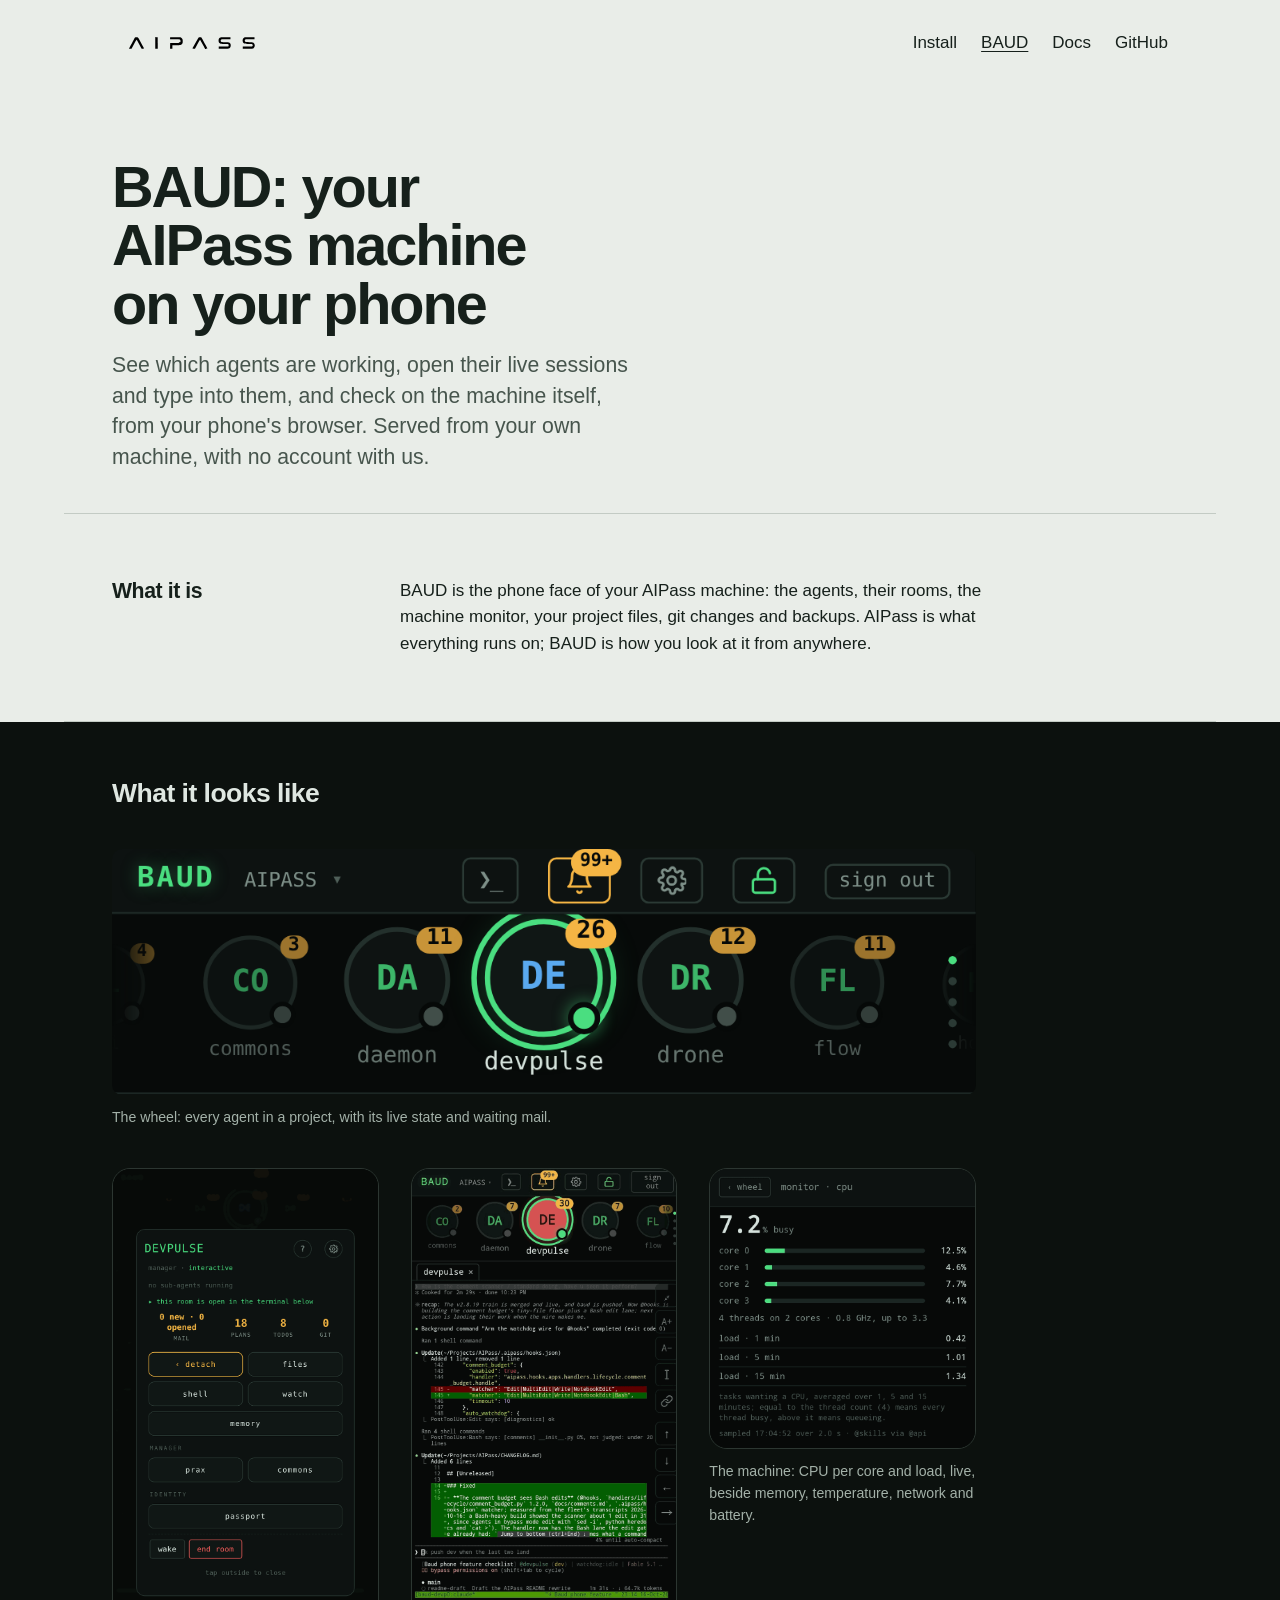
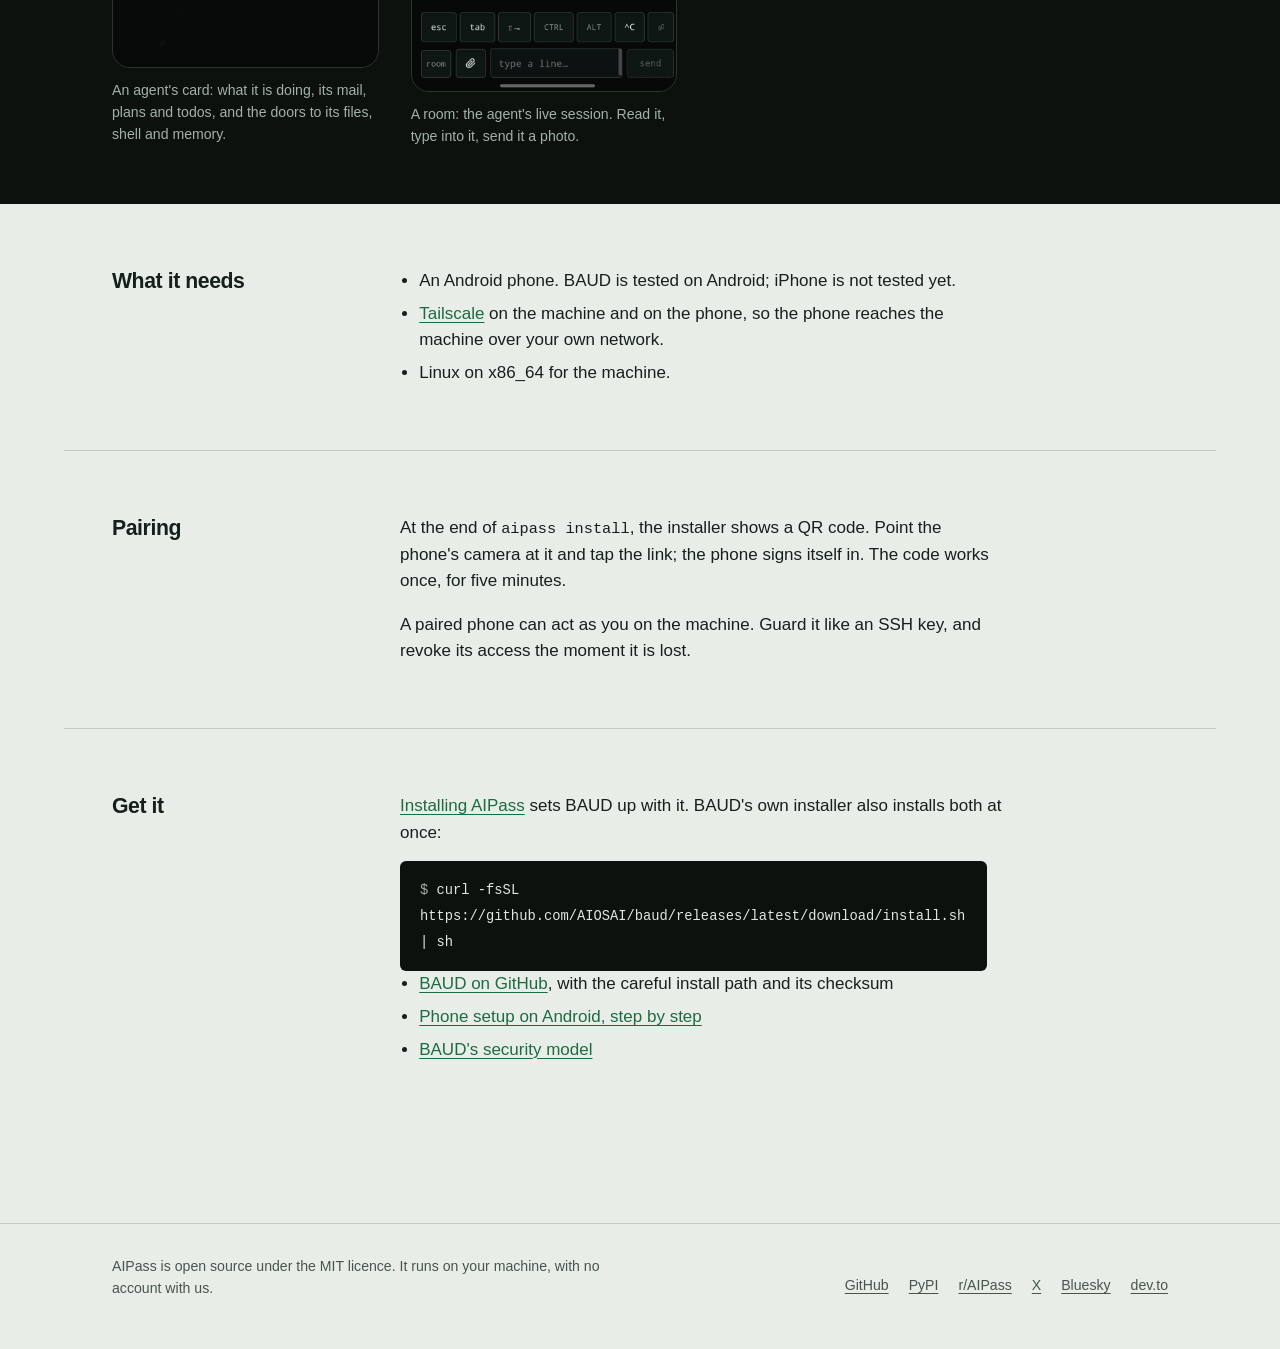
==== baud.html @ 5b198b71 "site: the platform, not the CLI; four pages, paper and screen (DPLAN-0419 round 1) The page stops ex" ====
<!DOCTYPE html>
<html lang="en">

<head>
  <meta charset="utf-8" />
  <meta name="viewport" content="width=device-width, initial-scale=1" />
  <title>BAUD: your AIPass machine on your phone</title>
  <meta name="description" content="BAUD is the phone face of your AIPass machine: see which agents are working, open their live sessions, and check the machine, served from your own machine." />

  <meta property="og:type" content="website" />
  <meta property="og:site_name" content="AIPass" />
  <meta property="og:locale" content="en_US" />
  <meta property="og:title" content="BAUD: your AIPass machine on your phone" />
  <meta property="og:description" content="See which agents are working, open their live sessions, and check the machine, from your phone. Served from your own machine." />
  <meta property="og:url" content="https://aipass.ai/baud.html" />
  <meta property="og:image" content="https://aipass.ai/images/baud/baud-wheel.png" />
  <meta property="og:image:alt" content="BAUD's wheel: a project's agents in a row, each with its live state" />
  <meta name="twitter:card" content="summary_large_image" />
  <meta name="twitter:title" content="BAUD: your AIPass machine on your phone" />
  <meta name="twitter:description" content="See which agents are working, open their live sessions, and check the machine, from your phone. Served from your own machine." />
  <meta name="twitter:image" content="https://aipass.ai/images/baud/baud-wheel.png" />

  <link rel="icon" href="images/favicon/favicon.ico" sizes="32x32" />
  <link rel="icon" href="images/favicon/icon.svg" type="image/svg+xml" />
  <link rel="apple-touch-icon" href="images/favicon/apple-touch-icon.png" />
  <link rel="preload" href="fonts/InterVariable.woff2" as="font" type="font/woff2" crossorigin />
  <link rel="stylesheet" href="css/index.css" />
</head>

<body>
  <a class="skip-link" href="#main">Skip to content</a>
  <header class="site-header">
    <div class="wrap">
      <a class="brand" href="index.html"><img src="images/aipass-wordmark.svg" width="155" height="24" alt="AIPass home" /></a>
      <nav class="site-nav" aria-label="Main">
        <ul>
          <li><a href="install.html">Install</a></li>
          <li><a href="baud.html" aria-current="page">BAUD</a></li>
          <li><a href="docs.html">Docs</a></li>
          <li><a href="https://github.com/AIOSAI/AIPass">GitHub</a></li>
        </ul>
      </nav>
    </div>
  </header>

  <main id="main">
    <section class="page-head">
      <div class="wrap">
        <h1>BAUD: your AIPass machine on your phone</h1>
        <p class="lede">See which agents are working, open their live sessions and type into them, and check on the machine itself, from your phone's browser. Served from your own machine, with no account with us.</p>
      </div>
    </section>

    <section class="band" aria-labelledby="what">
      <div class="wrap">
        <h2 id="what">What it is</h2>
        <p>BAUD is the phone face of your AIPass machine: the agents, their rooms, the machine monitor, your project files, git changes and backups. AIPass is what everything runs on; BAUD is how you look at it from anywhere.</p>
      </div>
    </section>

    <section class="gallery screen" aria-labelledby="look">
      <div class="wrap">
        <h2 id="look">What it looks like</h2>
        <figure class="shots-wide">
          <img src="images/baud/baud-wheel.png" width="1082" height="308" alt="The wheel: a project's agents in a row, the selected one ringed in green, each with a count of waiting mail." />
          <figcaption>The wheel: every agent in a project, with its live state and waiting mail.</figcaption>
        </figure>
        <div class="shots">
          <figure>
            <img src="images/baud/baud-agent.png" width="760" height="1429" loading="lazy" alt="An agent's card: its role and status, counts of mail, plans and todos, and buttons for files, shell, watch and memory." />
            <figcaption>An agent's card: what it is doing, its mail, plans and todos, and the doors to its files, shell and memory.</figcaption>
          </figure>
          <figure>
            <img src="images/baud/baud-room.png" width="760" height="1499" loading="lazy" alt="A room: an agent's live terminal session on the phone, with a key row and a line to type into at the bottom." />
            <figcaption>A room: the agent's live session. Read it, type into it, send it a photo.</figcaption>
          </figure>
          <figure>
            <img src="images/baud/baud-monitor.png" width="760" height="800" loading="lazy" alt="The machine monitor: overall CPU use, a bar per core, and load averages over one, five and fifteen minutes." />
            <figcaption>The machine: CPU per core and load, live, beside memory, temperature, network and battery.</figcaption>
          </figure>
        </div>
      </div>
    </section>

    <section class="band" aria-labelledby="needs">
      <div class="wrap">
        <h2 id="needs">What it needs</h2>
        <ul class="plain">
          <li>An Android phone. BAUD is tested on Android; iPhone is not tested yet.</li>
          <li><a href="https://tailscale.com">Tailscale</a> on the machine and on the phone, so the phone reaches the machine over your own network.</li>
          <li>Linux on x86_64 for the machine.</li>
        </ul>
      </div>
    </section>

    <section class="band" aria-labelledby="pair">
      <div class="wrap">
        <h2 id="pair">Pairing</h2>
        <div>
          <p>At the end of <code>aipass install</code>, the installer shows a QR code. Point the phone's camera at it and tap the link; the phone signs itself in. The code works once, for five minutes.</p>
          <p>A paired phone can act as you on the machine. Guard it like an SSH key, and revoke its access the moment it is lost.</p>
        </div>
      </div>
    </section>

    <section class="band" aria-labelledby="get">
      <div class="wrap">
        <h2 id="get">Get it</h2>
        <div>
          <p><a href="install.html">Installing AIPass</a> sets BAUD up with it. BAUD's own installer also installs both at once:</p>
          <pre><code><span class="prompt">$ </span>curl -fsSL https://github.com/AIOSAI/baud/releases/latest/download/install.sh | sh</code></pre>
          <ul class="plain">
            <li><a href="https://github.com/AIOSAI/baud">BAUD on GitHub</a>, with the careful install path and its checksum</li>
            <li><a href="https://github.com/AIOSAI/baud/blob/main/docs/phone-setup-android.md">Phone setup on Android, step by step</a></li>
            <li><a href="https://github.com/AIOSAI/baud/blob/main/SECURITY.md">BAUD's security model</a></li>
          </ul>
        </div>
      </div>
    </section>
  </main>

  <footer class="site-footer">
    <div class="wrap">
      <p>AIPass is open source under the MIT licence. It runs on your machine, with no account with us.</p>
      <ul>
        <li><a href="https://github.com/AIOSAI/AIPass">GitHub</a></li>
        <li><a href="https://pypi.org/project/aipass/">PyPI</a></li>
        <li><a href="https://reddit.com/r/AIPass">r/AIPass</a></li>
        <li><a href="https://x.com/AIPassSystem">X</a></li>
        <li><a href="https://bsky.app/profile/aipass.bsky.social">Bluesky</a></li>
        <li><a href="https://dev.to/aipass">dev.to</a></li>
      </ul>
    </div>
  </footer>
</body>

</html>
---- css/index.css ----
@font-face {
  font-family: "Inter Variable";
  src: url("../fonts/InterVariable.woff2") format("woff2");
  font-weight: 100 900;
  font-style: normal;
  font-display: swap;
}

@font-face {
  font-family: "JetBrains Mono";
  src: url("../fonts/JetBrainsMono-VariableFont_wght.ttf") format("truetype");
  font-weight: 100 900;
  font-style: normal;
  font-display: swap;
}

/* The theme: the only place colours, faces and sizes are set. */
:root {
  --paper: #e9ede8;
  --ink: #16201b;
  --ink-soft: #47554d;
  --rule: #c3cbc4;
  --screen: #0c110e;
  --screen-text: #dfe7e1;
  --screen-soft: #a3b1a8;
  --signal: #1c6b42;
  --phosphor: #5bd68e;

  --font-text: "Inter Variable", "Helvetica Neue", Arial, sans-serif;
  --font-mono: "JetBrains Mono", ui-monospace, Menlo, Consolas, monospace;

  /* 1.25 scale from 17px */
  --size-s: 0.882rem;
  --size-m: 1.0625rem;
  --size-l: 1.328rem;
  --size-xl: 1.66rem;
  --size-xxl: 2.075rem;
  --size-hero: clamp(2.6rem, 7.2vw, 5.5rem);

  --measure: 64ch;
  --page: 72rem;
  --gutter: clamp(1.25rem, 4vw, 3rem);
  --rail: 15rem;
}

*,
*::before,
*::after {
  box-sizing: border-box;
}

html {
  -webkit-text-size-adjust: 100%;
}

body {
  margin: 0;
  background: var(--paper);
  color: var(--ink);
  font-family: var(--font-text);
  font-size: var(--size-m);
  line-height: 1.55;
  font-optical-sizing: auto;
  caret-color: var(--ink);
}

::selection {
  background: var(--phosphor);
  color: var(--screen);
}

img {
  display: block;
  max-width: 100%;
  height: auto;
}

a {
  color: var(--signal);
  text-underline-offset: 0.18em;
  text-decoration-thickness: 1px;
}

a:hover {
  text-decoration-thickness: 2px;
}

:focus-visible {
  outline: 3px solid var(--signal);
  outline-offset: 3px;
  border-radius: 2px;
}

h1,
h2,
h3 {
  margin: 0;
  font-weight: 600;
  text-wrap: balance;
}

h2 {
  font-size: var(--size-xl);
  line-height: 1.15;
  letter-spacing: -0.02em;
}

h3 {
  font-size: var(--size-l);
  line-height: 1.25;
  letter-spacing: -0.01em;
}

p,
ul,
ol,
dl {
  margin: 0;
  max-width: var(--measure);
}

p + p,
p + ul,
ul + p,
p + pre,
pre + p {
  margin-top: 1em;
}

code,
pre {
  font-family: var(--font-mono);
  font-size: 0.9em;
}

pre {
  margin: 0;
  max-width: var(--measure);
  padding: 1rem 1.25rem;
  overflow-x: auto;
  background: var(--screen);
  color: var(--screen-text);
  border-radius: 6px;
  line-height: 1.7;
  white-space: pre-wrap;
  overflow-wrap: anywhere;
}

pre .prompt {
  color: var(--screen-soft);
  user-select: none;
}

.skip-link {
  position: absolute;
  left: var(--gutter);
  top: -4rem;
  padding: 0.5rem 0.75rem;
  background: var(--ink);
  color: var(--paper);
}

.skip-link:focus {
  top: 0.5rem;
}

.wrap {
  max-width: var(--page);
  margin: 0 auto;
  padding: 0 var(--gutter);
}

/* Header and footer, the same block on every page */

.site-header .wrap {
  display: flex;
  flex-wrap: wrap;
  align-items: center;
  justify-content: space-between;
  gap: 0.75rem 2rem;
  padding-top: 1.25rem;
  padding-bottom: 1.25rem;
}

.brand img {
  height: 24px;
  width: auto;
  /* the wordmark file is white; this turns it to ink */
  filter: brightness(0);
}

.site-nav ul {
  display: flex;
  flex-wrap: wrap;
  gap: 0.25rem 1.5rem;
  padding: 0;
  list-style: none;
}

.site-nav a {
  display: inline-block;
  padding-block: 0.6rem;
  color: var(--ink);
  text-decoration: none;
  font-weight: 500;
}

.site-nav a:hover,
.site-nav a[aria-current="page"] {
  text-decoration: underline;
}

.site-footer {
  margin-top: 6rem;
  border-top: 1px solid var(--rule);
  color: var(--ink-soft);
  font-size: var(--size-s);
}

.site-footer .wrap {
  display: flex;
  flex-wrap: wrap;
  justify-content: space-between;
  gap: 1rem 2rem;
  padding-top: 2rem;
  padding-bottom: 3rem;
}

.site-footer ul {
  display: flex;
  flex-wrap: wrap;
  gap: 0.25rem 1.25rem;
  padding: 0;
  list-style: none;
}

.site-footer a {
  display: inline-block;
  padding-block: 0.3rem;
  color: var(--ink-soft);
}

/* Screen: wherever BAUD is shown, the page turns into its screen */

.screen {
  background: var(--screen);
  color: var(--screen-text);
}

.screen a {
  color: var(--phosphor);
}

.screen :focus-visible {
  outline-color: var(--phosphor);
}

.hero {
  overflow: hidden;
}

.hero .wrap {
  display: grid;
  grid-template-columns: minmax(0, 1fr) minmax(14rem, 25rem);
  gap: 3rem;
  align-items: end;
  padding-top: clamp(3rem, 8vw, 6rem);
}

.hero-text {
  align-self: center;
  padding-bottom: clamp(3rem, 8vw, 6rem);
}

.hero h1 {
  font-size: var(--size-hero);
  line-height: 0.98;
  letter-spacing: -0.035em;
  font-weight: 650;
  max-width: 11ch;
}

.hero .lede {
  margin-top: 1.5rem;
  font-size: var(--size-l);
  line-height: 1.45;
  color: var(--screen-soft);
  max-width: 34ch;
}

/* The phone shot runs off the bottom edge of the band. */
.hero-shot {
  margin: 0;
}

.hero-shot img {
  width: 100%;
  aspect-ratio: 760 / 1100;
  object-fit: cover;
  object-position: top;
  border: 1px solid #2c3631;
  border-bottom: 0;
  border-radius: 28px 28px 0 0;
}

.actions {
  display: flex;
  flex-wrap: wrap;
  align-items: center;
  gap: 1rem 1.75rem;
  margin-top: 2rem;
}

.button {
  display: inline-block;
  padding: 0.8rem 1.4rem;
  border-radius: 6px;
  background: var(--ink);
  color: var(--paper);
  font-weight: 600;
  text-decoration: none;
}

.button:hover {
  background: var(--signal);
}

.screen .button {
  background: var(--phosphor);
  color: var(--screen);
}

.screen .button:hover {
  background: var(--screen-text);
}

/* Sections on paper: heading in the left rail, text on the right */

.band .wrap {
  display: grid;
  grid-template-columns: var(--rail) minmax(0, 1fr);
  gap: 1.5rem 3rem;
  padding-top: 4rem;
  padding-bottom: 4rem;
  border-bottom: 1px solid var(--rule);
}

.band .wrap > * {
  min-width: 0;
}

.band:last-of-type .wrap {
  border-bottom: 0;
}

.band h2 {
  font-size: var(--size-l);
  line-height: 1.25;
}

.band .note {
  color: var(--ink-soft);
  font-size: var(--size-s);
  margin-top: 0.5rem;
}

.uses {
  display: grid;
  gap: 2.25rem;
  padding: 0;
  list-style: none;
}

.uses h3 {
  font-size: var(--size-xl);
  letter-spacing: -0.02em;
  line-height: 1.15;
  max-width: 24ch;
}

.uses p {
  margin-top: 0.5rem;
  color: var(--ink-soft);
}

/* The wire: places AIPass can live, joined by one line to the phone */

.wire {
  display: flex;
  flex-wrap: wrap;
  gap: 0.75rem 0;
  margin-top: 2rem;
  padding: 0;
  list-style: none;
  max-width: none;
}

.wire li {
  display: flex;
  align-items: center;
  font-weight: 500;
}

.wire li:not(:last-child)::after {
  content: "";
  width: 1.75rem;
  height: 1px;
  margin: 0 0.6rem;
  background: var(--ink);
}

.wire .end {
  padding: 0.15rem 0.7rem;
  border-radius: 999px;
  background: var(--ink);
  color: var(--paper);
}

.wire li:nth-last-child(2)::after {
  height: 3px;
}

/* BAUD strip on Home */

.strip .wrap {
  padding-top: 3.5rem;
  padding-bottom: 3.5rem;
}

.strip img {
  width: 100%;
  max-width: 54rem;
  border-radius: 10px;
}

.strip h2 {
  font-size: var(--size-l);
}

.strip p {
  margin-top: 1.5rem;
  color: var(--screen-soft);
}

.strip p a {
  font-weight: 600;
}

/* Direction: four lines, set apart from what exists today */

.direction {
  padding: 0;
  list-style: none;
  border-left: 3px solid var(--rule);
}

.direction li {
  padding: 0.35rem 0 0.35rem 1.25rem;
}

/* FAQ */

.faq details {
  border-top: 1px solid var(--rule);
  max-width: var(--measure);
}

.faq details:last-child {
  border-bottom: 1px solid var(--rule);
}

.faq summary {
  display: flex;
  justify-content: space-between;
  gap: 1rem;
  padding: 1rem 0;
  cursor: pointer;
  font-weight: 600;
  list-style: none;
}

.faq summary::-webkit-details-marker {
  display: none;
}

.faq summary::after {
  content: "+";
  font-weight: 400;
  font-size: 1.3em;
  line-height: 1;
  transition: transform 150ms ease;
}

.faq details[open] summary::after {
  transform: rotate(45deg);
}

.faq details p {
  padding-bottom: 1.25rem;
  color: var(--ink-soft);
}

/* Inner pages */

.page-head .wrap {
  padding-top: clamp(2.5rem, 6vw, 4.5rem);
  padding-bottom: 2.5rem;
  border-bottom: 1px solid var(--rule);
}

.page-head h1 {
  font-size: clamp(2.2rem, 5vw, 3.6rem);
  line-height: 1.02;
  letter-spacing: -0.035em;
  max-width: 18ch;
}

.page-head .lede {
  margin-top: 1rem;
  font-size: var(--size-l);
  line-height: 1.45;
  color: var(--ink-soft);
  max-width: 44ch;
}

.steps {
  padding-left: 1.4rem;
}

.steps li + li {
  margin-top: 1.5rem;
}

.steps li::marker {
  font-weight: 600;
}

.steps pre {
  margin-top: 0.6rem;
}

.plain {
  padding-left: 1.2rem;
}

.plain li + li {
  margin-top: 0.4rem;
}

.shots {
  display: grid;
  grid-template-columns: repeat(auto-fit, minmax(13rem, 1fr));
  gap: 2rem;
  max-width: 54rem;
}

.shots figure,
.shots-wide {
  margin: 0;
}

.shots-wide {
  max-width: 54rem;
}

.shots-wide img {
  border-radius: 10px;
}

.shots img {
  border-radius: 18px;
  border: 1px solid #2c3631;
}

.shots figcaption,
.shots-wide figcaption {
  margin-top: 0.75rem;
  font-size: var(--size-s);
  color: var(--screen-soft);
}

.gallery .wrap {
  display: grid;
  grid-template-columns: minmax(0, 1fr);
  gap: 2.5rem;
  padding-top: 3.5rem;
  padding-bottom: 3.5rem;
}

.links {
  padding: 0;
  list-style: none;
}

.links li + li {
  margin-top: 0.6rem;
}

.links a {
  font-weight: 600;
}

.links span {
  display: block;
  color: var(--ink-soft);
}

@media (max-width: 52rem) {
  .hero .wrap {
    grid-template-columns: 1fr;
    gap: 0;
  }

  .hero-text {
    padding-bottom: 2.5rem;
  }

  .hero-shot {
    width: min(20rem, 85%);
  }

  .hero-shot img {
    aspect-ratio: 760 / 820;
  }

  .wire {
    flex-direction: column;
    gap: 0;
    border-left: 1px solid var(--ink);
    padding-left: 1rem;
  }

  .wire li {
    padding: 0.2rem 0;
  }

  .wire li:not(:last-child)::after {
    display: none;
  }

  .band .wrap {
    grid-template-columns: 1fr;
    padding-top: 3rem;
    padding-bottom: 3rem;
  }
}

@media (prefers-reduced-motion: reduce) {
  *,
  *::before,
  *::after {
    transition: none !important;
    animation: none !important;
  }
}
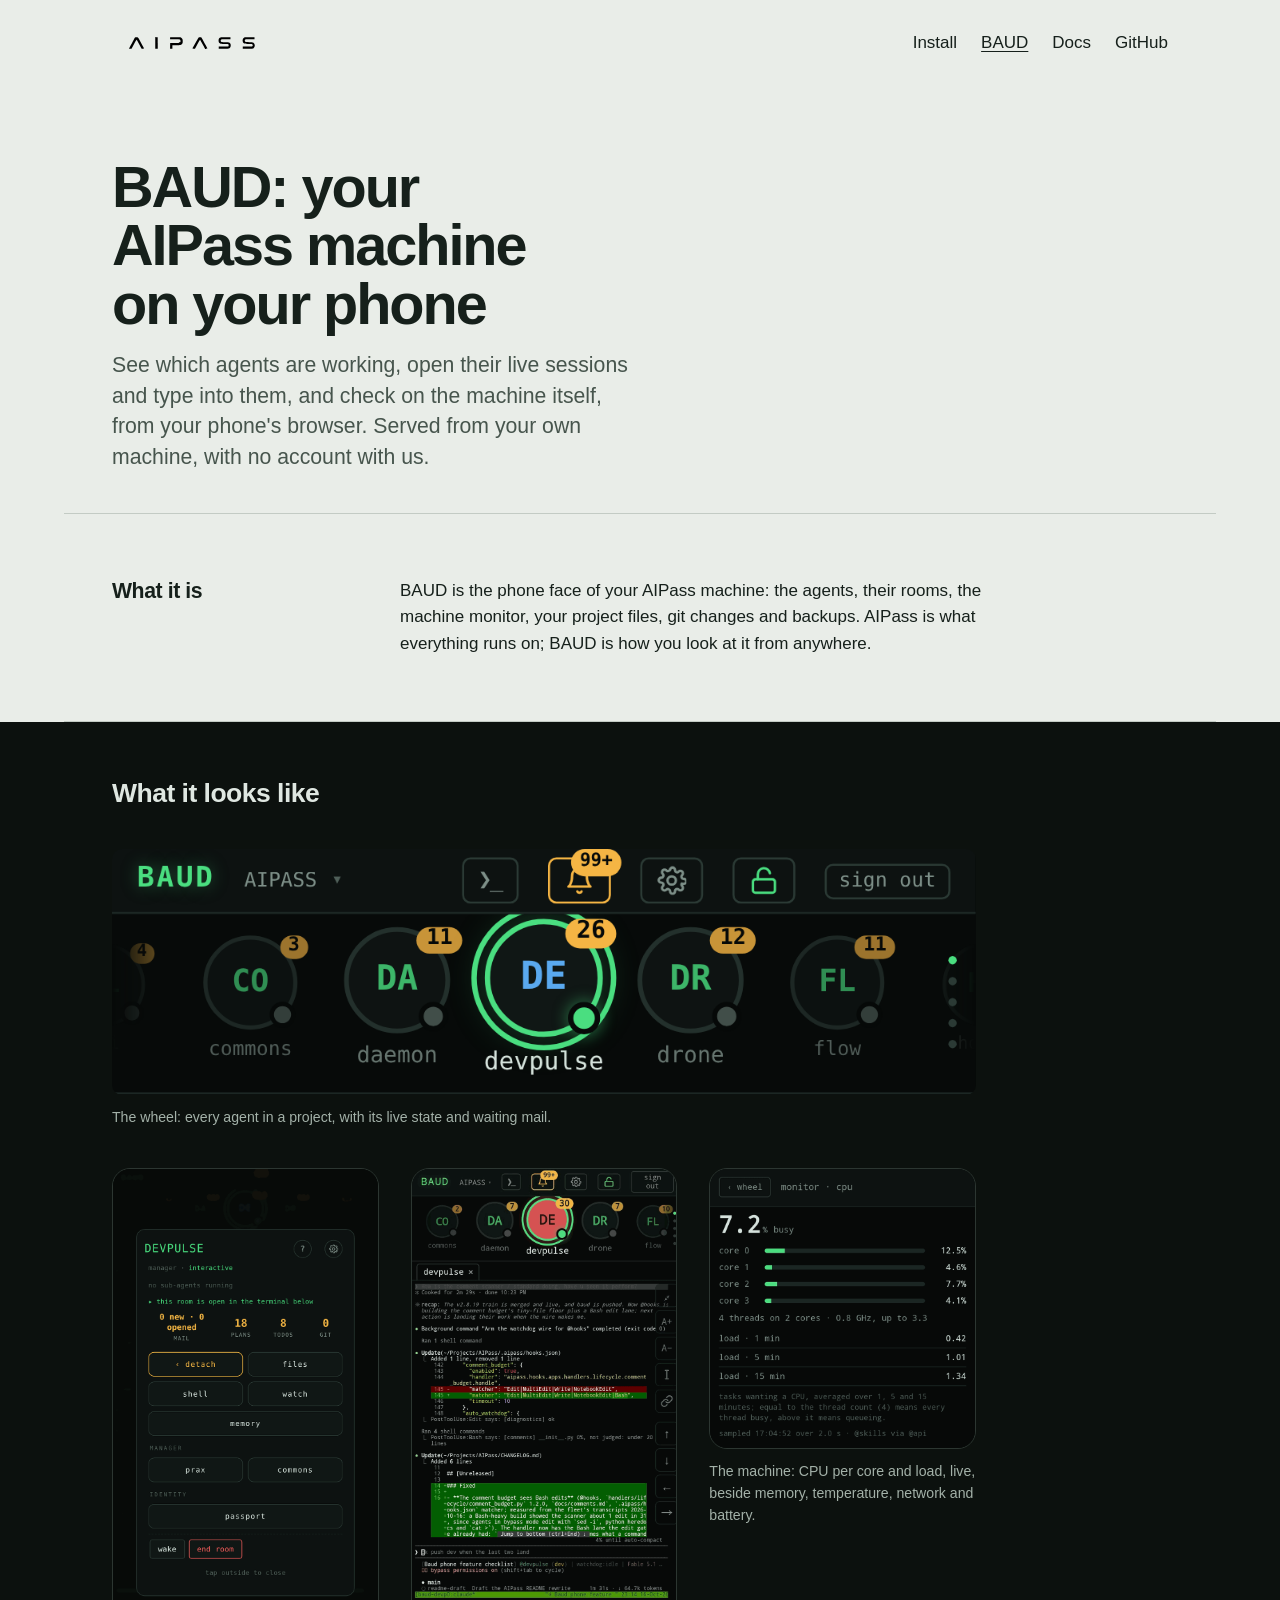
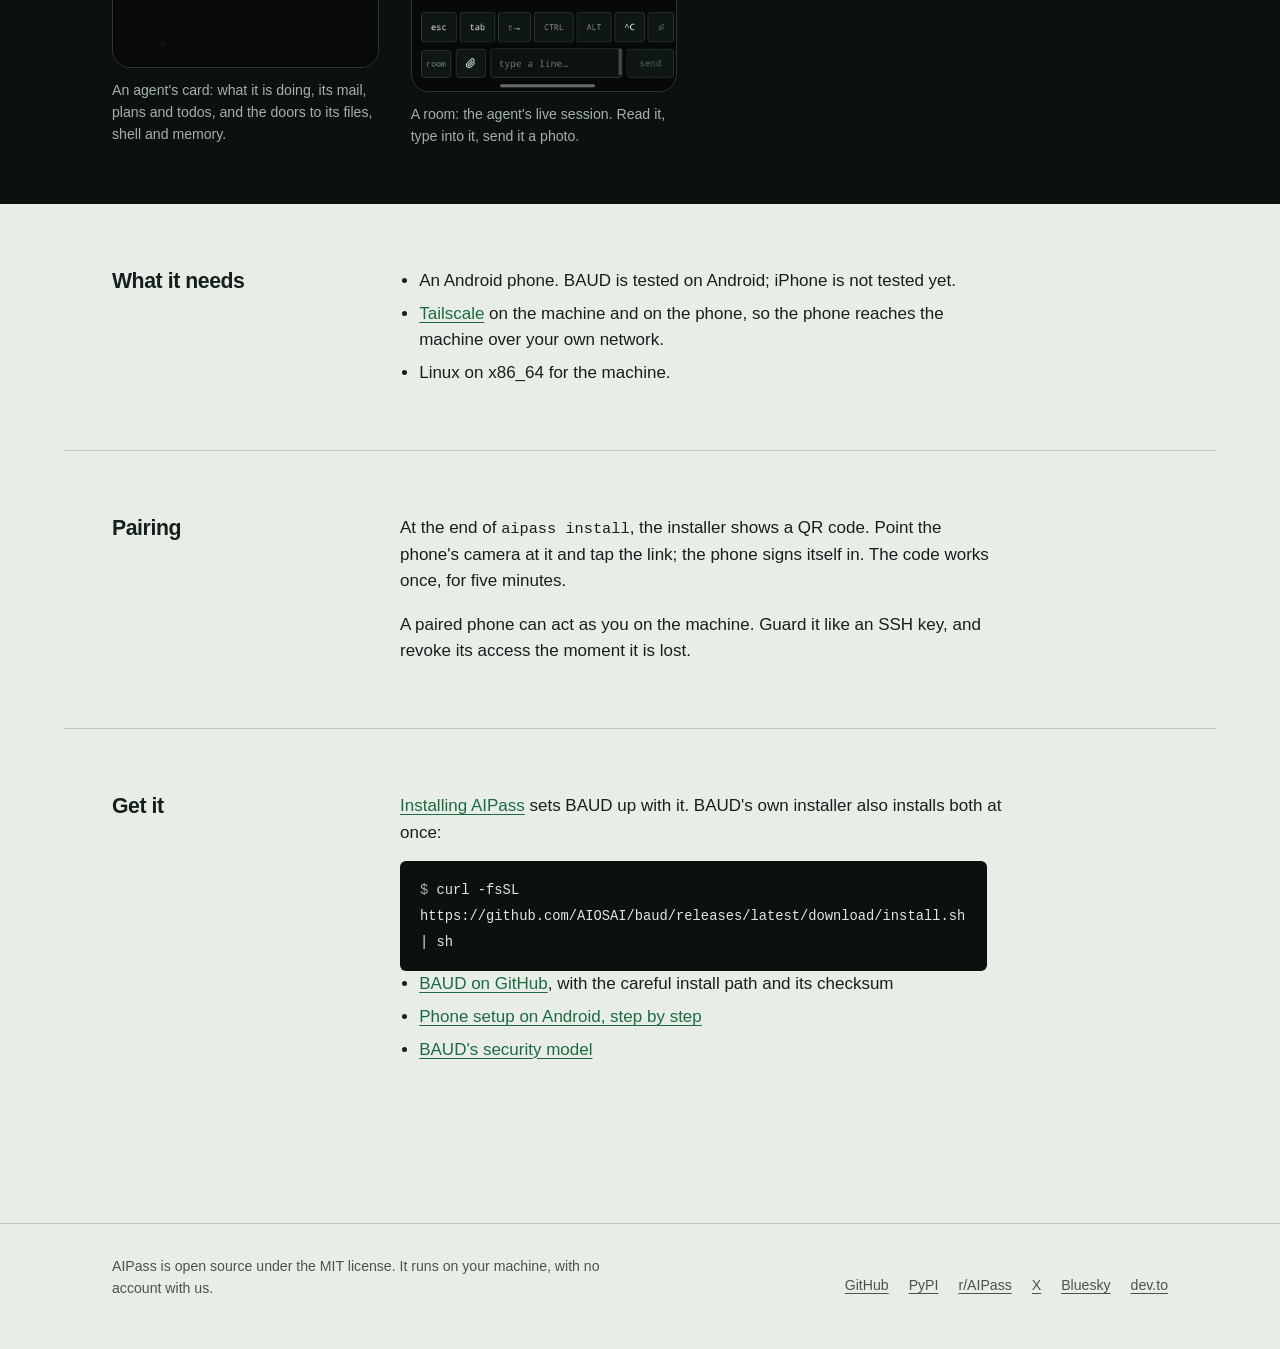
==== commit a389b0ca: "site: fingerprint favicon, US spelling, canonical tags, READMEs for the four-page site (DPLAN-0419 r" ====
--- a/baud.html
+++ b/baud.html
@@ -20,6 +20,8 @@
   <meta name="twitter:description" content="See which agents are working, open their live sessions, and check the machine, from your phone. Served from your own machine." />
   <meta name="twitter:image" content="https://aipass.ai/images/baud/baud-wheel.png" />
 
+  <link rel="canonical" href="https://aipass.ai/baud.html" />
+  <meta name="theme-color" content="#e9ede8" />
   <link rel="icon" href="images/favicon/favicon.ico" sizes="32x32" />
   <link rel="icon" href="images/favicon/icon.svg" type="image/svg+xml" />
   <link rel="apple-touch-icon" href="images/favicon/apple-touch-icon.png" />
@@ -121,7 +123,7 @@
 
   <footer class="site-footer">
     <div class="wrap">
-      <p>AIPass is open source under the MIT licence. It runs on your machine, with no account with us.</p>
+      <p>AIPass is open source under the MIT license. It runs on your machine, with no account with us.</p>
       <ul>
         <li><a href="https://github.com/AIOSAI/AIPass">GitHub</a></li>
         <li><a href="https://pypi.org/project/aipass/">PyPI</a></li>
--- a/css/index.css
+++ b/css/index.css
@@ -14,7 +14,7 @@
   font-display: swap;
 }
 
-/* The theme: the only place colours, faces and sizes are set. */
+/* The theme: the only place colors, faces and sizes are set. */
 :root {
   --paper: #e9ede8;
   --ink: #16201b;
@@ -23,6 +23,7 @@
   --screen: #0c110e;
   --screen-text: #dfe7e1;
   --screen-soft: #a3b1a8;
+  --screen-edge: #2c3631;
   --signal: #1c6b42;
   --phosphor: #5bd68e;
 
@@ -298,7 +299,7 @@
   aspect-ratio: 760 / 1100;
   object-fit: cover;
   object-position: top;
-  border: 1px solid #2c3631;
+  border: 1px solid var(--screen-edge);
   border-bottom: 0;
   border-radius: 28px 28px 0 0;
 }
@@ -569,7 +570,7 @@
 
 .shots img {
   border-radius: 18px;
-  border: 1px solid #2c3631;
+  border: 1px solid var(--screen-edge);
 }
 
 .shots figcaption,
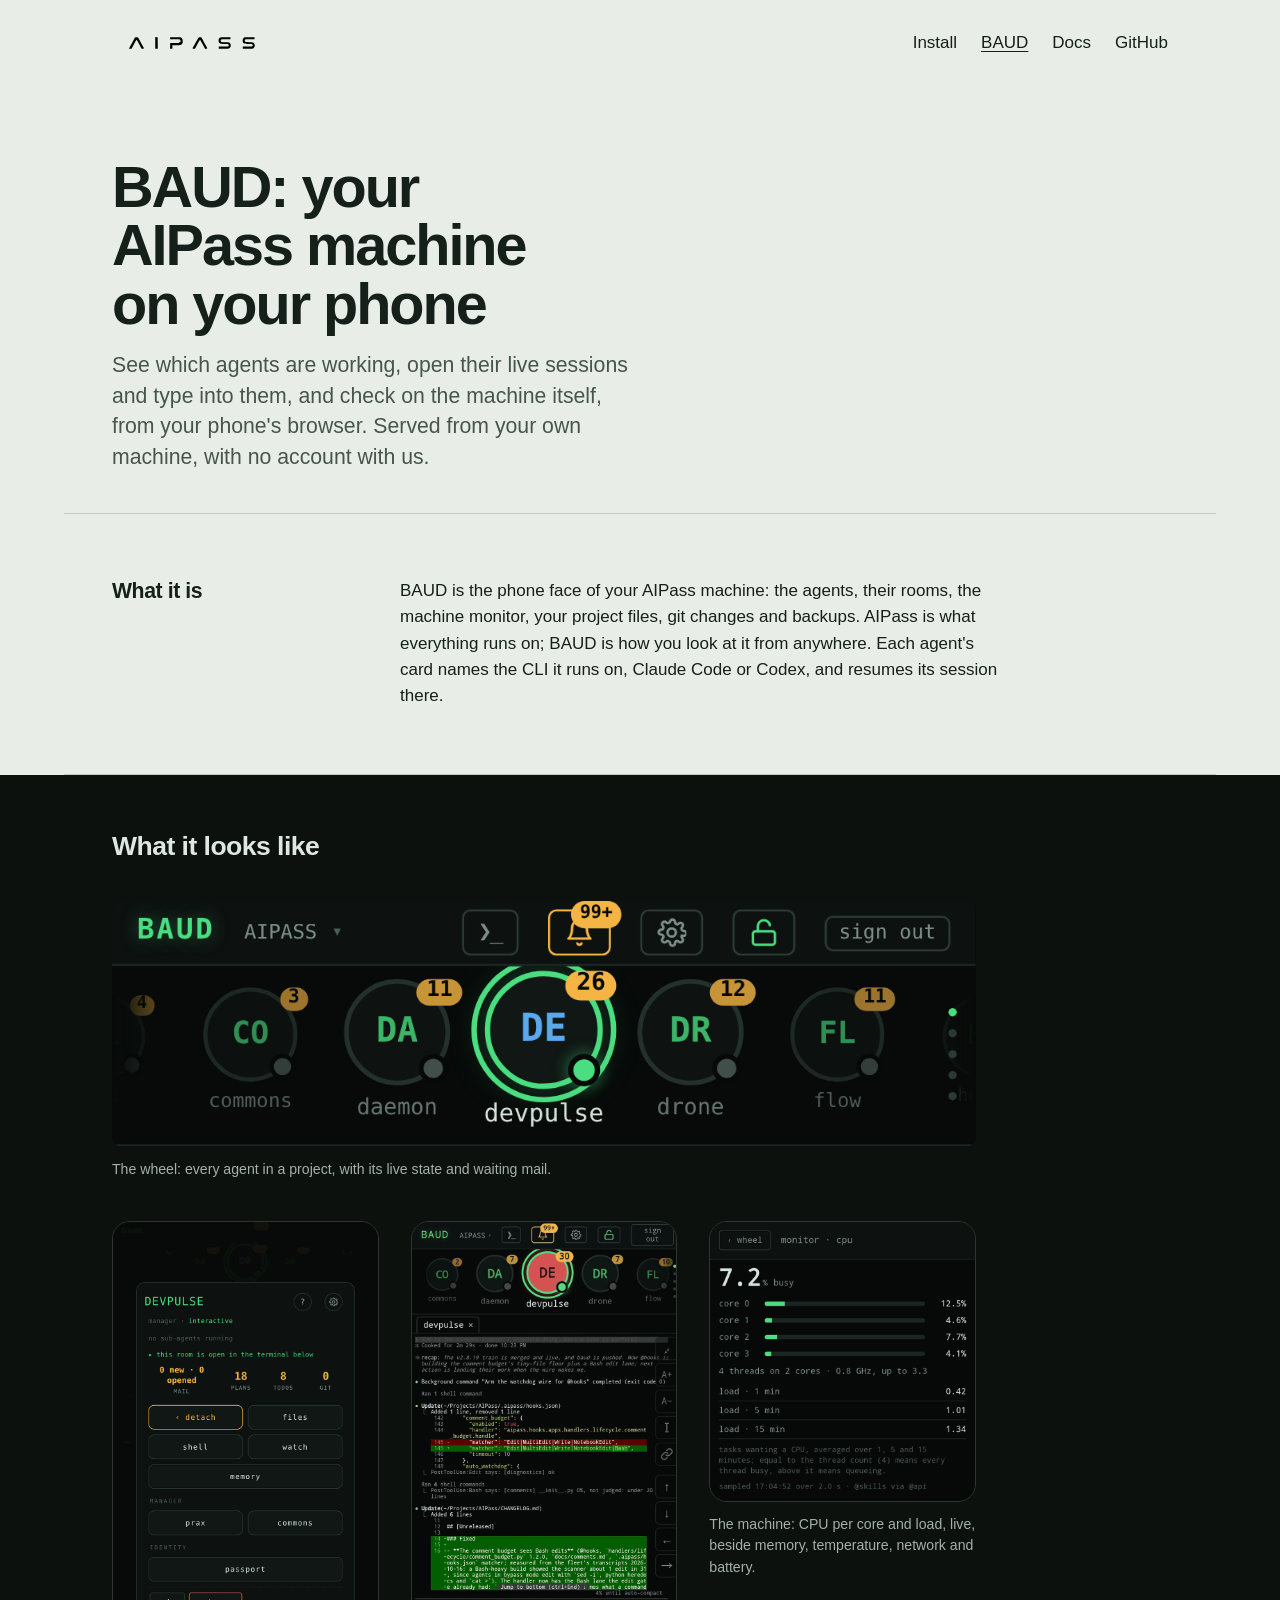
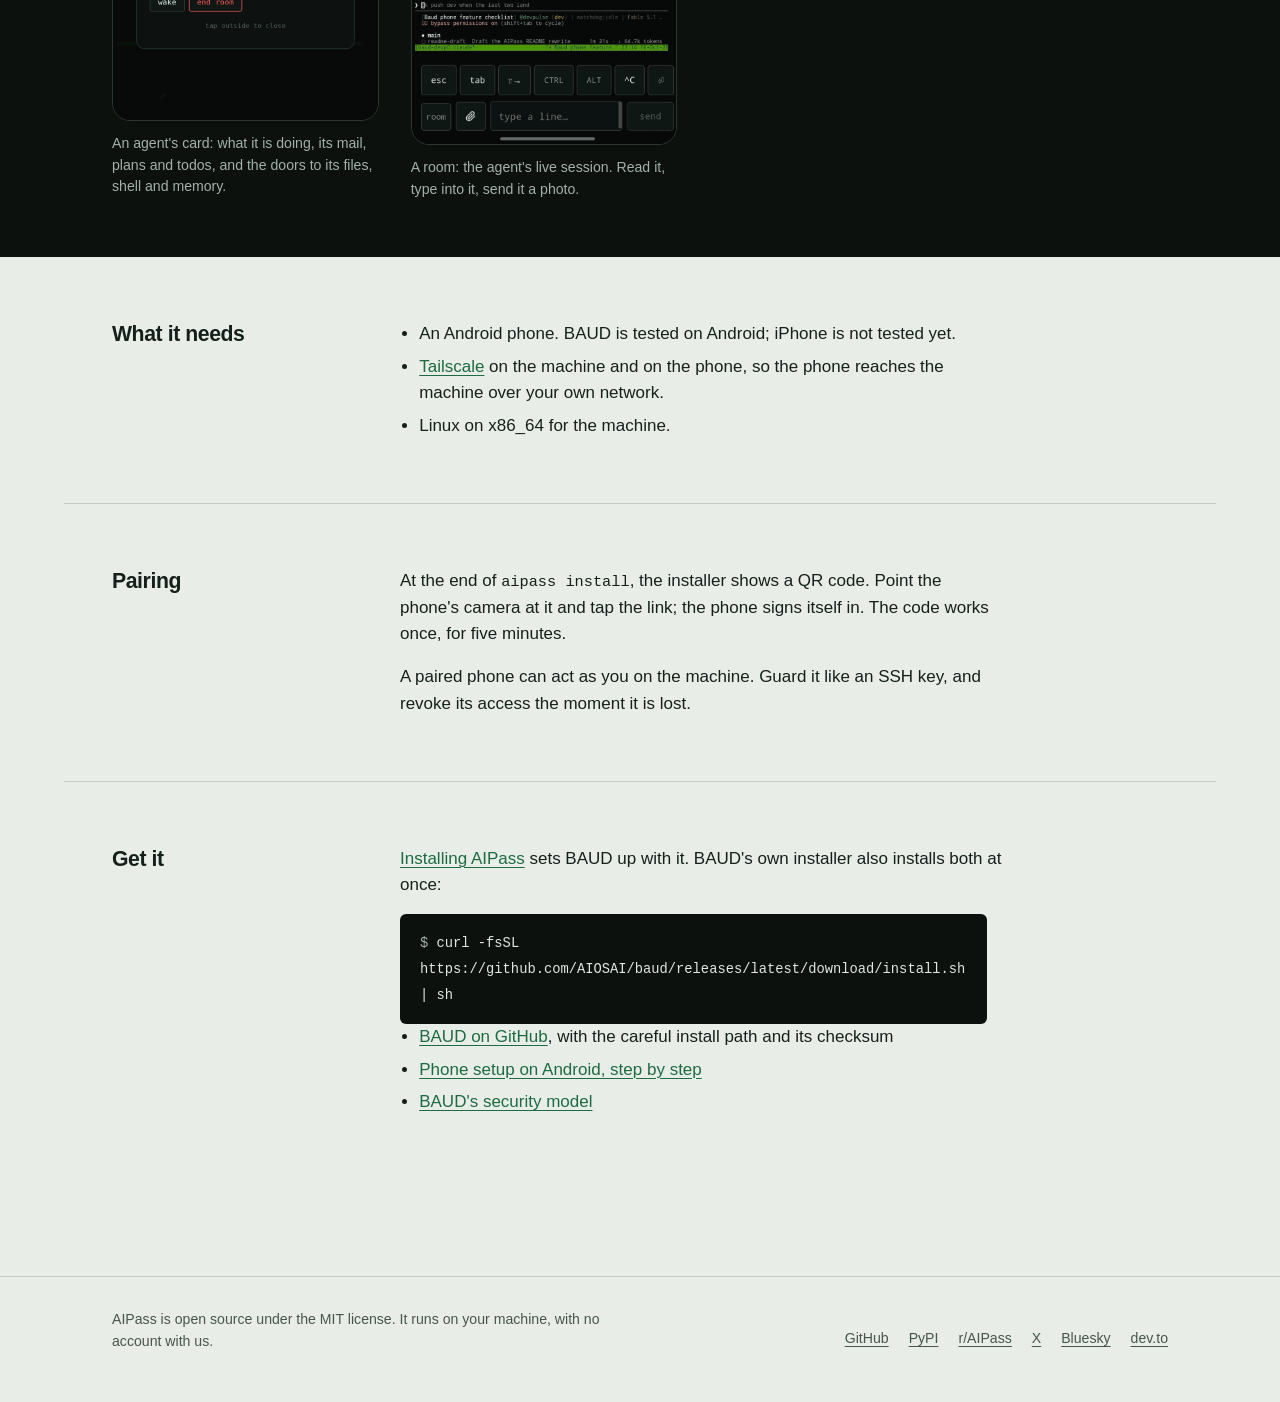
==== commit fcaa675b: "codex updates." ====
--- a/baud.html
+++ b/baud.html
@@ -26,7 +26,7 @@
   <link rel="icon" href="images/favicon/icon.svg" type="image/svg+xml" />
   <link rel="apple-touch-icon" href="images/favicon/apple-touch-icon.png" />
   <link rel="preload" href="fonts/InterVariable.woff2" as="font" type="font/woff2" crossorigin />
-  <link rel="stylesheet" href="css/index.css" />
+  <link rel="stylesheet" href="css/index.css?v=20261021b" />
 </head>
 
 <body>
@@ -56,7 +56,7 @@
     <section class="band" aria-labelledby="what">
       <div class="wrap">
         <h2 id="what">What it is</h2>
-        <p>BAUD is the phone face of your AIPass machine: the agents, their rooms, the machine monitor, your project files, git changes and backups. AIPass is what everything runs on; BAUD is how you look at it from anywhere.</p>
+        <p>BAUD is the phone face of your AIPass machine: the agents, their rooms, the machine monitor, your project files, git changes and backups. AIPass is what everything runs on; BAUD is how you look at it from anywhere. Each agent's card names the CLI it runs on, Claude Code or Codex, and resumes its session there.</p>
       </div>
     </section>
 
